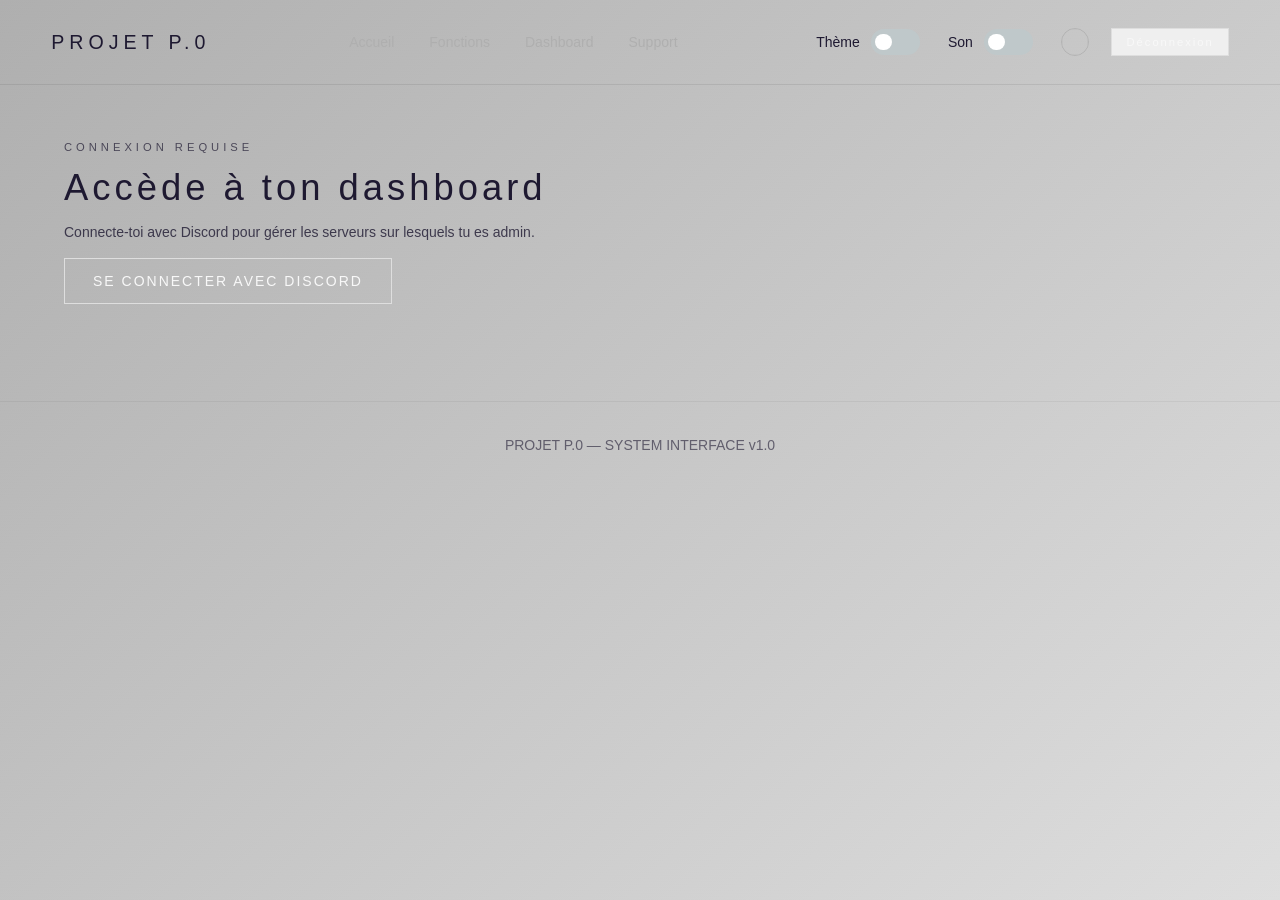
==== dashboard.html @ 03ff8284 "Site Sakura" ====
<!DOCTYPE html>
<html lang="fr">
<head>
<meta charset="UTF-8">
<meta name="viewport" content="width=device-width, initial-scale=1.0">

<title>Dashboard — Projet P.0</title>

<link rel="stylesheet" href="style.css">
<link rel="stylesheet" href="dashboard.css">

<link rel="preconnect" href="https://fonts.googleapis.com">
<link rel="preconnect" href="https://fonts.gstatic.com" crossorigin>

</head>
<body>

<nav>

    <a href="index.html" class="logo" style="text-decoration:none;color:inherit;">
        PROJET P.0
    </a>

    <div class="nav-links">
        <a href="index.html">Accueil</a>
        <a href="index.html">Fonctions</a>
        <a href="dashboard.html">Dashboard</a>
        <a href="https://discord.gg/kDBUF2JGNp">Support</a>
    </div>

    <div class="settings">

        <div class="switch-container">
            <span>Thème</span>
            <label class="switch">
                <input type="checkbox" id="themeSwitch">
                <span class="slider"></span>
            </label>
        </div>

        <div class="switch-container">
            <span>Son</span>
            <label class="switch">
                <input type="checkbox" id="musicSwitch">
                <span class="slider"></span>
            </label>
        </div>

        <div id="userBadge" class="user-badge" hidden>
            <img id="userAvatar" class="avatar" alt="">
            <span id="userName"></span>
            <button id="logoutBtn" class="btn btn-small">Déconnexion</button>
        </div>

    </div>

</nav>

<audio id="bgMusic" loop>
    <source src="music.mp3" type="audio/mpeg">
</audio>

<section class="dash">

    <!-- Écran : pas connecté -->
    <div id="authGate" class="panel" hidden>
        <div class="tag">CONNEXION REQUISE</div>
        <h1>Accède à ton dashboard</h1>
        <p class="description">Connecte-toi avec Discord pour gérer les serveurs sur lesquels tu es admin.</p>
        <a id="loginBtn" class="btn" href="#">SE CONNECTER AVEC DISCORD</a>
    </div>

    <!-- Écran : liste des serveurs -->
    <div id="guildListView" class="panel" hidden>
        <div class="tag">TES SERVEURS</div>
        <h1>Dashboard</h1>
        <p class="description">Sélectionne un serveur où tu es administrateur pour le configurer.</p>
        <div id="guildGrid" class="guild-grid"></div>
        <p id="listError" class="save-status error" hidden></p>
    </div>

    <!-- Écran : configuration d'un serveur -->
    <div id="guildConfigView" class="panel" hidden>
        <button id="backBtn" class="btn btn-small back-btn">← Retour</button>
        <div class="tag" id="cfgGuildTag">SERVEUR</div>
        <h1 id="cfgGuildName">—</h1>

        <div class="config-grid">

            <div class="card cfg-card">
                <h3>Règlement / Vérification</h3>
                <label>Rôle donné après validation</label>
                <select id="verifiedRoleId"></select>
            </div>

            <div class="card cfg-card">
                <h3>Modération</h3>
                <label>Rôle staff (exempté d'automod, voit les tickets)</label>
                <select id="staffRoleId"></select>
                <label>Salon des logs</label>
                <select id="logChannelId"></select>
            </div>

            <div class="card cfg-card">
                <h3>Tickets</h3>
                <label>Catégorie de création</label>
                <select id="ticketCategoryId"></select>
            </div>

            <div class="card cfg-card">
                <h3>Automod</h3>
                <label>Messages max avant timeout</label>
                <input type="number" id="spamLimit" min="1" max="30">
                <label>Fenêtre de temps (secondes)</label>
                <input type="number" id="spamWindowSec" min="1" max="60">
                <label>Mots filtrés</label>
                <div id="badWordsList" class="chip-list"></div>
                <div class="chip-input-row">
                    <input type="text" id="badWordInput" placeholder="Ajouter un mot...">
                    <button id="addBadWordBtn" class="btn btn-small">Ajouter</button>
                </div>
            </div>

        </div>

        <div class="save-row">
            <span id="saveStatus" class="save-status"></span>
            <button id="saveBtn" class="btn">ENREGISTRER</button>
        </div>

        <div class="tag messages-tag">MESSAGES & EMBEDS</div>
        <p class="description">Personnalise le message de bienvenue et le règlement. La prévisualisation à droite reflète (à peu près) le rendu Discord.</p>

        <div class="embed-editors">

            <!-- ===== BIENVENUE ===== -->
            <div class="card embed-card">
                <div class="embed-card-header">
                    <h3>👋 Message de bienvenue</h3>
                    <label class="switch">
                        <input type="checkbox" id="welcomeEnabled">
                        <span class="slider"></span>
                    </label>
                </div>

                <div class="embed-editor-body">
                    <div class="embed-fields">
                        <label>Salon</label>
                        <select id="welcomeChannelId"></select>

                        <label>Titre</label>
                        <input type="text" id="welcomeTitle" maxlength="256">

                        <label>Description <span class="hint">— variables : {user} {server} {memberCount}</span></label>
                        <textarea id="welcomeDescription" maxlength="4096" rows="4"></textarea>

                        <label>Couleur</label>
                        <input type="color" id="welcomeColor">

                        <label>Image (URL, bandeau)</label>
                        <input type="text" id="welcomeImageUrl" placeholder="https://...">

                        <label>Vignette (URL, petite image)</label>
                        <input type="text" id="welcomeThumbnailUrl" placeholder="https://...">

                        <label>Footer</label>
                        <input type="text" id="welcomeFooter" maxlength="2048">
                    </div>

                    <div class="embed-preview" id="welcomePreview">
                        <div class="dc-embed">
                            <div class="dc-embed-bar" id="welcomePreviewBar"></div>
                            <div class="dc-embed-content">
                                <div class="dc-embed-title" id="welcomePreviewTitle"></div>
                                <div class="dc-embed-desc" id="welcomePreviewDesc"></div>
                                <img class="dc-embed-image" id="welcomePreviewImage" hidden>
                                <div class="dc-embed-footer" id="welcomePreviewFooter"></div>
                            </div>
                            <img class="dc-embed-thumb" id="welcomePreviewThumb" hidden>
                        </div>
                    </div>
                </div>

                <div class="save-row">
                    <span id="welcomeStatus" class="save-status"></span>
                    <button id="welcomePublishBtn" class="btn btn-small">PUBLIER MAINTENANT</button>
                    <button id="welcomeSaveBtn" class="btn">ENREGISTRER</button>
                </div>
            </div>

            <!-- ===== RÈGLEMENT ===== -->
            <div class="card embed-card">
                <div class="embed-card-header">
                    <h3>📜 Règlement</h3>
                </div>

                <div class="embed-editor-body">
                    <div class="embed-fields">
                        <label>Salon</label>
                        <select id="reglementChannelId"></select>

                        <label>Titre</label>
                        <input type="text" id="reglementTitle" maxlength="256">

                        <label>Description</label>
                        <textarea id="reglementDescription" maxlength="4096" rows="4"></textarea>

                        <label>Couleur</label>
                        <input type="color" id="reglementColor">

                        <label>Image (URL, bandeau)</label>
                        <input type="text" id="reglementImageUrl" placeholder="https://...">

                        <label>Vignette (URL, petite image)</label>
                        <input type="text" id="reglementThumbnailUrl" placeholder="https://...">

                        <label>Footer</label>
                        <input type="text" id="reglementFooter" maxlength="2048">

                        <label>Texte du bouton</label>
                        <input type="text" id="reglementButtonLabel" maxlength="80">
                    </div>

                    <div class="embed-preview">
                        <div class="dc-embed">
                            <div class="dc-embed-bar" id="reglementPreviewBar"></div>
                            <div class="dc-embed-content">
                                <div class="dc-embed-title" id="reglementPreviewTitle"></div>
                                <div class="dc-embed-desc" id="reglementPreviewDesc"></div>
                                <img class="dc-embed-image" id="reglementPreviewImage" hidden>
                                <div class="dc-embed-footer" id="reglementPreviewFooter"></div>
                            </div>
                            <img class="dc-embed-thumb" id="reglementPreviewThumb" hidden>
                        </div>
                        <button class="dc-fake-button" id="reglementPreviewBtn">✅ J'accepte</button>
                    </div>
                </div>

                <div class="save-row">
                    <span id="reglementStatus" class="save-status"></span>
                    <button id="reglementPublishBtn" class="btn btn-small">PUBLIER MAINTENANT</button>
                    <button id="reglementSaveBtn" class="btn">ENREGISTRER</button>
                </div>
            </div>

        </div>
    </div>

</section>

<footer>
    PROJET P.0 — SYSTEM INTERFACE v1.0
</footer>

<script src="script.js"></script>
<script src="dashboard.js"></script>

</body>
</html>
---- style.css ----
*{
    margin:0;
    padding:0;
    box-sizing:border-box;
}

/* ===== GLOBAL ===== */
html, body{
    overflow-x:hidden;
}

html{
    font-size: clamp(14px, 0.9vw, 18px);
}

body{
    position:relative;
    min-height:100vh;
    font-family:Arial, Helvetica, sans-serif;
    background:linear-gradient(135deg,#afafaf,#dedede);
    color:#1e1931;
    transition:0.3s ease;
}

/* ===== GRID OVERLAY ===== */
body::before{
    content:"";
    position:fixed;
    inset:0;
    background-image:repeating-linear-gradient(
        transparent,
        transparent 2px,
        rgba(255,255,255,.02) 3px
    );
    pointer-events:none;
    z-index:0;
}

/* ===== NAV ===== */
nav{
    display:flex;
    justify-content:space-between;
    align-items:center;
    padding:2rem clamp(1rem, 4vw, 5rem);
    border-bottom:1px solid rgba(0,0,0,.08);
    position:relative;
    z-index:2;
}

.logo{
    font-size:1.4rem;
    letter-spacing:5px;
    font-weight:300;
}

.nav-links{
    display:flex;
    gap:2.5rem;
}

.nav-links a{
    text-decoration:none;
    color:#afafaf;
    transition:.3s;
}

.nav-links a:hover{
    color:#dedede;
}

/* ===== SETTINGS ===== */
.settings{
    display:flex;
    gap:2rem;
    align-items:center;
    flex-wrap:wrap;
}

.switch-container{
    display:flex;
    align-items:center;
    gap:0.8rem;
}

/* ===== SWITCH ===== */
.switch{
    position:relative;
    width:3.5rem;
    height:1.8rem;
}

.switch input{
    opacity:0;
    width:0;
    height:0;
}

.slider{
    position:absolute;
    inset:0;
    cursor:pointer;
    background:#bfc8ca;
    transition:.3s;
    border-radius:2rem;
}

.slider::before{
    content:"";
    position:absolute;
    width:1.2rem;
    height:1.2rem;
    left:0.3rem;
    top:0.3rem;
    background:white;
    border-radius:50%;
    transition:.3s;
}

input:checked + .slider{
    background:#8aa8af;
}

input:checked + .slider::before{
    transform:translateX(1.6rem);
}

/* ===== HERO ===== */
.hero{
    width:min(1200px,90%);
    margin:auto;
    padding-top:6rem;
    position:relative;
    z-index:2;
}

.line{
    width:6rem;
    height:2px;
    background:#9cb6bd;
    margin-bottom:1.2rem;
}

.tag{
    letter-spacing:4px;
    font-size:0.8rem;
    margin-bottom:1rem;
    opacity:.7;
}

h1{
    font-size:4rem;
    font-weight:300;
    letter-spacing:8px;
    margin-bottom:1.2rem;
}

.description{
    width:34rem;
    max-width:100%;
    line-height:1.8;
    opacity:.8;
}

/* ===== BUTTONS ===== */
.buttons{
    margin-top:2.5rem;
    display:flex;
    gap:1.2rem;
}

.btn{
    text-decoration:none;
    color:#f8f8f8;
    padding:1rem 2rem;
    border:1px solid #dedede;
    transition:.3s;
    letter-spacing:2px;
}

.btn:hover{
    background:#1e1931;
    color:white;
}

/* ===== STATS ===== */
.stats{
    margin-top:7rem;
    display:flex;
    gap:2rem;
    flex-wrap:wrap;
}

.card{
    width:14rem;
    background:rgba(255,255,255,.35);
    backdrop-filter:blur(8px);
    border:1px solid rgba(0,0,0,.08);
    padding:1.5rem;
    transition:0.3s;
}

.card h2{
    font-weight:300;
    font-size:2rem;
}

.card p{
    margin-top:0.6rem;
    opacity:.7;
}

/* ===== FOOTER ===== */
footer{
    margin-top:8rem;
    padding:2.5rem;
    text-align:center;
    border-top:1px solid rgba(0,0,0,.08);
    opacity:.6;
    position:relative;
    z-index:2;
}

/* ===== DARK MODE ===== */
body.dark-mode{
    background:linear-gradient(135deg,#0f1416,#11181b);
    color:#e6f0f2;
}

body.dark-mode nav{
    border-bottom:1px solid rgba(255,255,255,.08);
}

body.dark-mode .nav-links a{
    color:#cfd9db;
}

body.dark-mode .nav-links a:hover{
    color:#8aa8af;
}

body.dark-mode .card{
    background:rgba(0,0,0,.35);
    border:1px solid rgba(255,255,255,.08);
}

body.dark-mode footer{
    border-top:1px solid rgba(255,255,255,.08);
}

/* ===================================================== */
/* ===== RESPONSIVE - TABLET (<=1024px) ===== */
/* ===================================================== */
@media (max-width:1024px){

    nav{
        flex-wrap:wrap;
        gap:1.2rem;
        padding:1.6rem clamp(1rem, 4vw, 2.5rem);
    }

    .nav-links{
        gap:1.5rem;
    }

    .settings{
        gap:1.2rem;
    }

    .hero{
        padding-top:4.5rem;
    }

    h1{
        font-size:3rem;
        letter-spacing:6px;
    }

    .description{
        width:28rem;
        font-size:1rem;
    }

    .stats{
        margin-top:5rem;
        gap:1.2rem;
    }

    .card{
        width:calc(50% - 0.6rem);
    }

    footer{
        margin-top:6rem;
    }
}

/* ===================================================== */
/* ===== RESPONSIVE - MOBILE (<=600px) ===== */
/* ===================================================== */
@media (max-width:600px){

    nav{
        flex-direction:column;
        align-items:flex-start;
        gap:1rem;
        padding:1.2rem 1.2rem;
    }

    .logo{
        font-size:1.2rem;
        letter-spacing:3px;
    }

    .nav-links{
        gap:1rem;
        flex-wrap:wrap;
        font-size:0.9rem;
    }

    .settings{
        width:100%;
        justify-content:flex-start;
        gap:1rem;
    }

    .hero{
        padding-top:3rem;
    }

    .tag{
        font-size:0.7rem;
        letter-spacing:2px;
    }

    h1{
        font-size:1.9rem;
        letter-spacing:4px;
        margin-bottom:1rem;
    }

    .description{
        width:100%;
        font-size:0.95rem;
        line-height:1.6;
    }

    .buttons{
        margin-top:2rem;
        flex-direction:column;
        gap:0.8rem;
    }

    .btn{
        text-align:center;
        padding:0.9rem 1.5rem;
    }

    .stats{
        margin-top:4rem;
        gap:1rem;
    }

    .card{
        width:100%;
    }

    .card h2{
        font-size:1.7rem;
    }

    footer{
        margin-top:5rem;
        padding:1.8rem 1rem;
        font-size:0.85rem;
    }
}
---- dashboard.css ----
/* ===== DASHBOARD ===== */

.dash{
    width:min(1200px,90%);
    margin:auto;
    padding-top:4rem;
    position:relative;
    z-index:2;
}

.panel h1{
    font-size:2.6rem;
    font-weight:300;
    letter-spacing:4px;
    margin-bottom:0.8rem;
}

.panel .description{
    width:34rem;
    max-width:100%;
    line-height:1.8;
    opacity:.8;
    margin-bottom:2rem;
}

/* ===== USER BADGE (nav) ===== */
.user-badge{
    display:flex;
    align-items:center;
    gap:0.8rem;
}

.avatar{
    width:2rem;
    height:2rem;
    border-radius:50%;
    border:1px solid rgba(0,0,0,.1);
}

.btn-small{
    padding:0.5rem 1rem;
    font-size:0.8rem;
}

.back-btn{
    margin-bottom:2rem;
    display:inline-block;
}

/* ===== GUILD GRID ===== */
.guild-grid{
    display:grid;
    grid-template-columns:repeat(auto-fill, minmax(16rem, 1fr));
    gap:1.5rem;
}

.guild-card{
    width:100%;
    background:rgba(255,255,255,.35);
    backdrop-filter:blur(8px);
    border:1px solid rgba(0,0,0,.08);
    padding:1.5rem;
    display:flex;
    align-items:center;
    gap:1rem;
    cursor:pointer;
    transition:.3s;
}

.guild-card:hover{
    border-color:#9bbdc0;
    transform:translateY(-2px);
}

.guild-card.disabled{
    cursor:default;
    opacity:.55;
}

.guild-card.disabled:hover{
    transform:none;
    border-color:rgba(0,0,0,.08);
}

.guild-icon{
    width:3rem;
    height:3rem;
    border-radius:50%;
    background:#bfc8ca;
    flex-shrink:0;
    object-fit:cover;
}

.guild-info h4{
    font-weight:400;
    margin-bottom:0.3rem;
}

.guild-info p{
    font-size:0.8rem;
    opacity:.65;
}

.guild-info .invite-link{
    font-size:0.8rem;
    color:#5d8890;
    text-decoration:none;
}

/* ===== CONFIG GRID ===== */
.config-grid{
    display:grid;
    grid-template-columns:repeat(auto-fill, minmax(18rem, 1fr));
    gap:1.5rem;
    margin-top:1rem;
}

.cfg-card{
    width:100%;
    background:rgba(255,255,255,.35);
    backdrop-filter:blur(8px);
    border:1px solid rgba(0,0,0,.08);
    padding:1.5rem;
}

.cfg-card h3{
    font-weight:400;
    letter-spacing:1px;
    margin-bottom:1.2rem;
    opacity:.85;
}

.cfg-card label{
    display:block;
    font-size:0.8rem;
    opacity:.65;
    margin-bottom:0.4rem;
    margin-top:1rem;
}

.cfg-card label:first-of-type{
    margin-top:0;
}

.cfg-card select,
.cfg-card input[type="number"],
.cfg-card input[type="text"]{
    width:100%;
    padding:0.6rem 0.8rem;
    background:rgba(255,255,255,.5);
    border:1px solid rgba(0,0,0,.12);
    color:inherit;
    font-family:inherit;
    font-size:0.9rem;
}

/* ===== BAD WORDS CHIPS ===== */
.chip-list{
    display:flex;
    flex-wrap:wrap;
    gap:0.5rem;
    margin-top:0.5rem;
    min-height:1.5rem;
}

.chip{
    display:flex;
    align-items:center;
    gap:0.4rem;
    background:rgba(0,0,0,.06);
    border:1px solid rgba(0,0,0,.1);
    padding:0.3rem 0.7rem;
    font-size:0.8rem;
}

.chip button{
    background:none;
    border:none;
    color:inherit;
    cursor:pointer;
    opacity:.6;
    font-size:0.9rem;
    line-height:1;
}

.chip button:hover{
    opacity:1;
}

.chip-input-row{
    display:flex;
    gap:0.5rem;
    margin-top:0.6rem;
}

.chip-input-row input{
    flex:1;
}

/* ===== SAVE ROW ===== */
.save-row{
    display:flex;
    align-items:center;
    gap:1.2rem;
    margin-top:2rem;
}

.save-status{
    font-size:0.85rem;
    opacity:.75;
}

.save-status.success{ color:#5d9b6b; opacity:1; }
.save-status.error{ color:#c0605d; opacity:1; }

/* ===== DARK MODE ===== */
body.dark-mode .guild-card,
body.dark-mode .cfg-card{
    background:rgba(0,0,0,.35);
    border:1px solid rgba(255,255,255,.08);
}

body.dark-mode .guild-card:hover{
    border-color:#8aa8af;
}

body.dark-mode .cfg-card select,
body.dark-mode .cfg-card input{
    background:rgba(255,255,255,.06);
    border:1px solid rgba(255,255,255,.12);
}

body.dark-mode .chip{
    background:rgba(255,255,255,.08);
    border:1px solid rgba(255,255,255,.12);
}

/* ===== RESPONSIVE ===== */
@media (max-width:600px){
    .dash{ padding-top:2.5rem; }
    .panel h1{ font-size:1.9rem; letter-spacing:3px; }
    .guild-grid,
    .config-grid{ grid-template-columns:1fr; }
}

/* ===== MESSAGES / EMBEDS ===== */
.messages-tag{
    margin-top:3rem;
}

.embed-editors{
    display:flex;
    flex-direction:column;
    gap:2rem;
    margin-top:1rem;
}

.embed-card{
    width:100%;
    padding:1.5rem;
}

.embed-card-header{
    display:flex;
    align-items:center;
    justify-content:space-between;
    margin-bottom:1rem;
}

.embed-card-header h3{
    font-weight:400;
    letter-spacing:1px;
}

.embed-editor-body{
    display:grid;
    grid-template-columns:1.2fr 1fr;
    gap:2rem;
}

.embed-fields label{
    display:block;
    font-size:0.8rem;
    opacity:.65;
    margin-bottom:0.4rem;
    margin-top:1rem;
}

.embed-fields label:first-of-type{ margin-top:0; }

.embed-fields .hint{
    opacity:.6;
    font-size:0.72rem;
}

.embed-fields select,
.embed-fields input[type="text"],
.embed-fields textarea{
    width:100%;
    padding:0.6rem 0.8rem;
    background:rgba(255,255,255,.5);
    border:1px solid rgba(0,0,0,.12);
    color:inherit;
    font-family:inherit;
    font-size:0.9rem;
    resize:vertical;
}

.embed-fields input[type="color"]{
    width:4rem;
    height:2.2rem;
    padding:0;
    border:1px solid rgba(0,0,0,.12);
    background:none;
    cursor:pointer;
}

/* ===== DISCORD-LIKE EMBED PREVIEW ===== */
.embed-preview{
    background:#313338;
    border-radius:6px;
    padding:1.2rem;
    align-self:start;
}

.dc-embed{
    display:flex;
    background:#2b2d31;
    border-radius:4px;
    overflow:hidden;
    max-width:26rem;
}

.dc-embed-bar{
    width:4px;
    flex-shrink:0;
    background:#5865f2;
}

.dc-embed-content{
    padding:0.8rem 1rem;
    flex:1;
    min-width:0;
}

.dc-embed-title{
    color:#f2f3f5;
    font-weight:700;
    font-size:0.95rem;
    margin-bottom:0.3rem;
    word-break:break-word;
}

.dc-embed-desc{
    color:#dbdee1;
    font-size:0.85rem;
    line-height:1.4;
    white-space:pre-wrap;
    word-break:break-word;
}

.dc-embed-image{
    display:block;
    max-width:100%;
    border-radius:4px;
    margin-top:0.6rem;
}

.dc-embed-footer{
    color:#949ba4;
    font-size:0.75rem;
    margin-top:0.6rem;
}

.dc-embed-thumb{
    width:5rem;
    height:5rem;
    object-fit:cover;
    border-radius:4px;
    margin:0.8rem 1rem 0 0;
    flex-shrink:0;
}

.dc-fake-button{
    margin-top:1rem;
    background:#248046;
    color:white;
    border:none;
    padding:0.6rem 1rem;
    border-radius:3px;
    font-size:0.85rem;
    cursor:default;
}

body.dark-mode .embed-fields select,
body.dark-mode .embed-fields input[type="text"],
body.dark-mode .embed-fields textarea{
    background:rgba(255,255,255,.06);
    border:1px solid rgba(255,255,255,.12);
}

@media (max-width:900px){
    .embed-editor-body{
        grid-template-columns:1fr;
    }
}
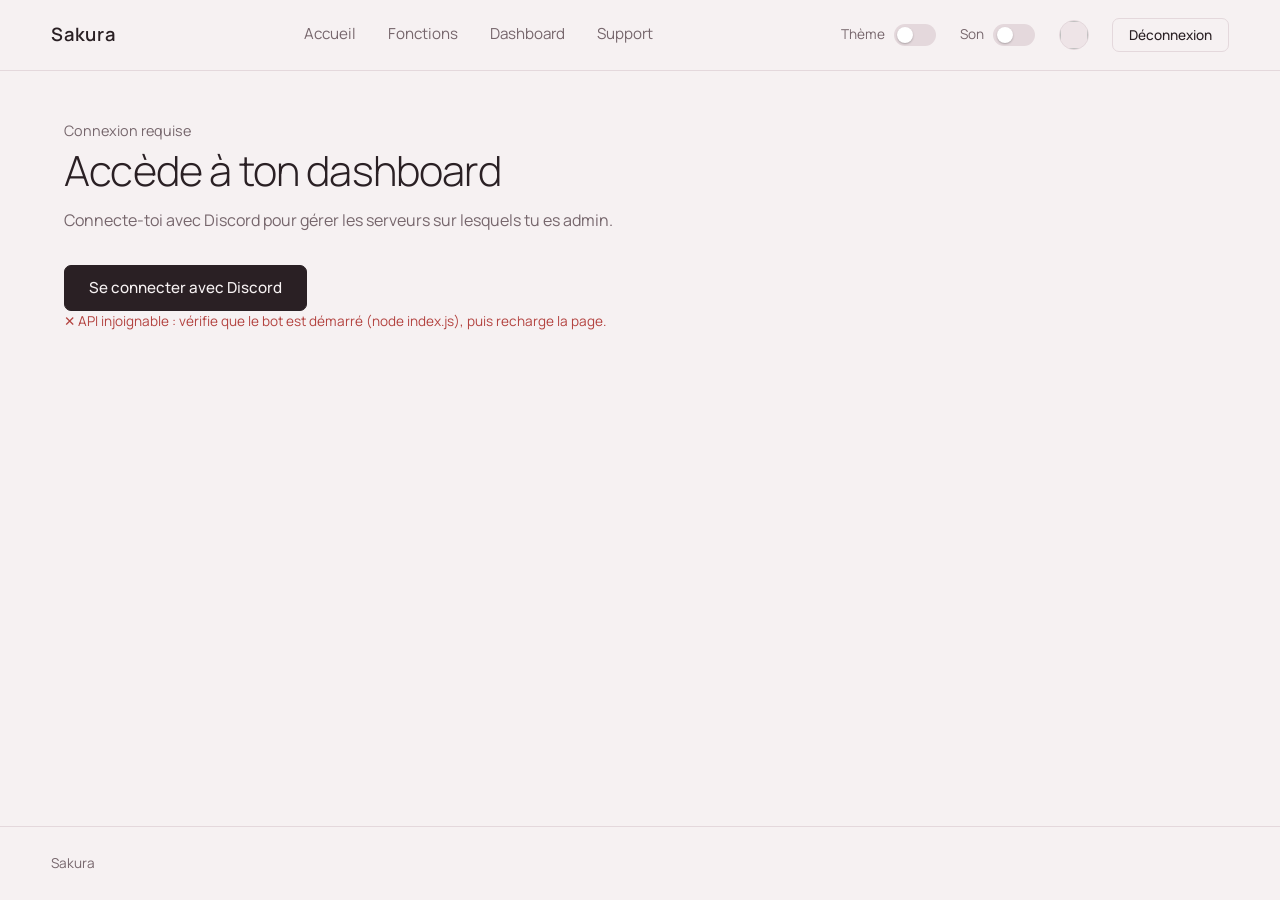
==== commit 6953796b: "Nouvel DA" ====
--- a/dashboard.html
+++ b/dashboard.html
@@ -4,13 +4,14 @@
 <meta charset="UTF-8">
 <meta name="viewport" content="width=device-width, initial-scale=1.0">
 
-<title>Dashboard — Projet P.0</title>
+<title>Dashboard — Sakura</title>
 
 <link rel="stylesheet" href="style.css">
 <link rel="stylesheet" href="dashboard.css">
 
 <link rel="preconnect" href="https://fonts.googleapis.com">
 <link rel="preconnect" href="https://fonts.gstatic.com" crossorigin>
+<link href="https://fonts.googleapis.com/css2?family=Manrope:wght@200;300;400;500;600&display=swap" rel="stylesheet">
 
 </head>
 <body>
@@ -18,12 +19,12 @@
 <nav>
 
     <a href="index.html" class="logo" style="text-decoration:none;color:inherit;">
-        PROJET P.0
+        Sakura
     </a>
 
     <div class="nav-links">
         <a href="index.html">Accueil</a>
-        <a href="index.html">Fonctions</a>
+        <a href="index.html#fonctions">Fonctions</a>
         <a href="dashboard.html">Dashboard</a>
         <a href="https://discord.gg/kDBUF2JGNp">Support</a>
     </div>
@@ -64,15 +65,16 @@
 
     <!-- Écran : pas connecté -->
     <div id="authGate" class="panel" hidden>
-        <div class="tag">CONNEXION REQUISE</div>
+        <div class="tag">Connexion requise</div>
         <h1>Accède à ton dashboard</h1>
         <p class="description">Connecte-toi avec Discord pour gérer les serveurs sur lesquels tu es admin.</p>
-        <a id="loginBtn" class="btn" href="#">SE CONNECTER AVEC DISCORD</a>
+        <a id="loginBtn" class="btn" href="#">Se connecter avec Discord</a>
+        <p id="authError" class="save-status error" hidden>✕ API injoignable : vérifie que le bot est démarré (node index.js), puis recharge la page.</p>
     </div>
 
     <!-- Écran : liste des serveurs -->
     <div id="guildListView" class="panel" hidden>
-        <div class="tag">TES SERVEURS</div>
+        <div class="tag">Tes serveurs</div>
         <h1>Dashboard</h1>
         <p class="description">Sélectionne un serveur où tu es administrateur pour le configurer.</p>
         <div id="guildGrid" class="guild-grid"></div>
@@ -82,178 +84,194 @@
     <!-- Écran : configuration d'un serveur -->
     <div id="guildConfigView" class="panel" hidden>
         <button id="backBtn" class="btn btn-small back-btn">← Retour</button>
-        <div class="tag" id="cfgGuildTag">SERVEUR</div>
+        <div class="tag" id="cfgGuildTag">Serveur</div>
         <h1 id="cfgGuildName">—</h1>
 
-        <div class="config-grid">
-
-            <div class="card cfg-card">
-                <h3>Règlement / Vérification</h3>
-                <label>Rôle donné après validation</label>
-                <select id="verifiedRoleId"></select>
-            </div>
-
-            <div class="card cfg-card">
-                <h3>Modération</h3>
-                <label>Rôle staff (exempté d'automod, voit les tickets)</label>
-                <select id="staffRoleId"></select>
-                <label>Salon des logs</label>
-                <select id="logChannelId"></select>
-            </div>
-
-            <div class="card cfg-card">
-                <h3>Tickets</h3>
-                <label>Catégorie de création</label>
-                <select id="ticketCategoryId"></select>
-            </div>
-
-            <div class="card cfg-card">
-                <h3>Automod</h3>
-                <label>Messages max avant timeout</label>
-                <input type="number" id="spamLimit" min="1" max="30">
-                <label>Fenêtre de temps (secondes)</label>
-                <input type="number" id="spamWindowSec" min="1" max="60">
-                <label>Mots filtrés</label>
-                <div id="badWordsList" class="chip-list"></div>
-                <div class="chip-input-row">
-                    <input type="text" id="badWordInput" placeholder="Ajouter un mot...">
-                    <button id="addBadWordBtn" class="btn btn-small">Ajouter</button>
-                </div>
-            </div>
-
-        </div>
-
-        <div class="save-row">
-            <span id="saveStatus" class="save-status"></span>
-            <button id="saveBtn" class="btn">ENREGISTRER</button>
-        </div>
-
-        <div class="tag messages-tag">MESSAGES & EMBEDS</div>
-        <p class="description">Personnalise le message de bienvenue et le règlement. La prévisualisation à droite reflète (à peu près) le rendu Discord.</p>
-
-        <div class="embed-editors">
-
-            <!-- ===== BIENVENUE ===== -->
-            <div class="card embed-card">
-                <div class="embed-card-header">
-                    <h3>👋 Message de bienvenue</h3>
-                    <label class="switch">
-                        <input type="checkbox" id="welcomeEnabled">
-                        <span class="slider"></span>
-                    </label>
-                </div>
-
-                <div class="embed-editor-body">
-                    <div class="embed-fields">
-                        <label>Salon</label>
-                        <select id="welcomeChannelId"></select>
-
-                        <label>Titre</label>
-                        <input type="text" id="welcomeTitle" maxlength="256">
-
-                        <label>Description <span class="hint">— variables : {user} {server} {memberCount}</span></label>
-                        <textarea id="welcomeDescription" maxlength="4096" rows="4"></textarea>
-
-                        <label>Couleur</label>
-                        <input type="color" id="welcomeColor">
-
-                        <label>Image (URL, bandeau)</label>
-                        <input type="text" id="welcomeImageUrl" placeholder="https://...">
-
-                        <label>Vignette (URL, petite image)</label>
-                        <input type="text" id="welcomeThumbnailUrl" placeholder="https://...">
-
-                        <label>Footer</label>
-                        <input type="text" id="welcomeFooter" maxlength="2048">
-                    </div>
-
-                    <div class="embed-preview" id="welcomePreview">
-                        <div class="dc-embed">
-                            <div class="dc-embed-bar" id="welcomePreviewBar"></div>
-                            <div class="dc-embed-content">
-                                <div class="dc-embed-title" id="welcomePreviewTitle"></div>
-                                <div class="dc-embed-desc" id="welcomePreviewDesc"></div>
-                                <img class="dc-embed-image" id="welcomePreviewImage" hidden>
-                                <div class="dc-embed-footer" id="welcomePreviewFooter"></div>
-                            </div>
-                            <img class="dc-embed-thumb" id="welcomePreviewThumb" hidden>
-                        </div>
-                    </div>
-                </div>
-
+        <div class="tabs" role="tablist" id="tabBar">
+            <button class="tab active" role="tab" data-tab="general">Général</button>
+            <button class="tab" role="tab" data-tab="messages">Messages</button>
+            <button class="tab" role="tab" data-tab="tickets">Tickets</button>
+            <button class="tab" role="tab" data-tab="roles">Rôles</button>
+            <button class="tab" role="tab" data-tab="automod">Automod</button>
+        </div>
+
+        <!-- ===== GÉNÉRAL ===== -->
+        <div class="tab-pane" id="tab-general">
+            <div class="config-grid">
+                <div class="card cfg-card">
+                    <h3>Règlement / Vérification</h3>
+                    <label for="verifiedRoleId">Rôle donné après validation</label>
+                    <select id="verifiedRoleId"></select>
+                    <p class="field-help">Seuls les rôles sans permission sensible et sous le rôle du bot sont proposés.</p>
+                </div>
+
+                <div class="card cfg-card">
+                    <h3>Modération</h3>
+                    <label for="staffRoleId">Rôle staff (exempté d'automod, voit les tickets)</label>
+                    <select id="staffRoleId"></select>
+                    <label for="logChannelId">Salon des logs</label>
+                    <select id="logChannelId"></select>
+                </div>
+
+                <div class="card cfg-card">
+                    <h3>Tickets</h3>
+                    <label for="ticketCategoryId">Catégorie de création</label>
+                    <select id="ticketCategoryId"></select>
+                </div>
+            </div>
+
+            <div class="save-row">
+                <span id="saveStatus" class="save-status"></span>
+                <button id="saveBtn" class="btn">Enregistrer</button>
+            </div>
+        </div>
+
+        <!-- ===== MESSAGES ===== -->
+        <div class="tab-pane" id="tab-messages" hidden>
+            <p class="description">Personnalise le message de bienvenue et le règlement. La prévisualisation reflète (à peu près) le rendu Discord.</p>
+            <div class="embed-editors" id="editors-messages"></div>
+        </div>
+
+        <!-- ===== TICKETS ===== -->
+        <div class="tab-pane" id="tab-tickets" hidden>
+            <p class="description">Le panneau est le message avec le bouton « Ouvrir un ticket ». Le second message est celui que le membre voit dans son ticket. Pense à choisir la catégorie et le rôle staff dans l'onglet Général.</p>
+            <div class="embed-editors" id="editors-tickets"></div>
+        </div>
+
+        <!-- ===== RÔLES ===== -->
+        <div class="tab-pane" id="tab-roles" hidden>
+            <p class="description">Crée des panneaux de boutons : un clic ajoute ou retire le rôle. Les rôles à permissions sensibles (admin, modération…) sont refusés.</p>
+            <p id="rolesNoPerm" class="notice" hidden>🔒 Il te faut la permission « Gérer les rôles » sur ce serveur pour modifier les panneaux de rôles.</p>
+            <div id="rolesBody">
+                <div id="panelList" class="embed-editors"></div>
                 <div class="save-row">
-                    <span id="welcomeStatus" class="save-status"></span>
-                    <button id="welcomePublishBtn" class="btn btn-small">PUBLIER MAINTENANT</button>
-                    <button id="welcomeSaveBtn" class="btn">ENREGISTRER</button>
-                </div>
-            </div>
-
-            <!-- ===== RÈGLEMENT ===== -->
-            <div class="card embed-card">
-                <div class="embed-card-header">
-                    <h3>📜 Règlement</h3>
-                </div>
-
-                <div class="embed-editor-body">
-                    <div class="embed-fields">
-                        <label>Salon</label>
-                        <select id="reglementChannelId"></select>
-
-                        <label>Titre</label>
-                        <input type="text" id="reglementTitle" maxlength="256">
-
-                        <label>Description</label>
-                        <textarea id="reglementDescription" maxlength="4096" rows="4"></textarea>
-
-                        <label>Couleur</label>
-                        <input type="color" id="reglementColor">
-
-                        <label>Image (URL, bandeau)</label>
-                        <input type="text" id="reglementImageUrl" placeholder="https://...">
-
-                        <label>Vignette (URL, petite image)</label>
-                        <input type="text" id="reglementThumbnailUrl" placeholder="https://...">
-
-                        <label>Footer</label>
-                        <input type="text" id="reglementFooter" maxlength="2048">
-
-                        <label>Texte du bouton</label>
-                        <input type="text" id="reglementButtonLabel" maxlength="80">
-                    </div>
-
-                    <div class="embed-preview">
-                        <div class="dc-embed">
-                            <div class="dc-embed-bar" id="reglementPreviewBar"></div>
-                            <div class="dc-embed-content">
-                                <div class="dc-embed-title" id="reglementPreviewTitle"></div>
-                                <div class="dc-embed-desc" id="reglementPreviewDesc"></div>
-                                <img class="dc-embed-image" id="reglementPreviewImage" hidden>
-                                <div class="dc-embed-footer" id="reglementPreviewFooter"></div>
-                            </div>
-                            <img class="dc-embed-thumb" id="reglementPreviewThumb" hidden>
-                        </div>
-                        <button class="dc-fake-button" id="reglementPreviewBtn">✅ J'accepte</button>
-                    </div>
-                </div>
-
-                <div class="save-row">
-                    <span id="reglementStatus" class="save-status"></span>
-                    <button id="reglementPublishBtn" class="btn btn-small">PUBLIER MAINTENANT</button>
-                    <button id="reglementSaveBtn" class="btn">ENREGISTRER</button>
-                </div>
-            </div>
-
+                    <span id="rolesStatus" class="save-status"></span>
+                    <button id="addPanelBtn" class="btn btn-small">+ Nouveau panneau</button>
+                    <button id="saveRolesBtn" class="btn">Enregistrer tout</button>
+                </div>
+            </div>
+        </div>
+
+        <!-- ===== AUTOMOD ===== -->
+        <div class="tab-pane" id="tab-automod" hidden>
+            <p class="description">Les membres avec « Gérer les messages » et le rôle staff ne sont jamais sanctionnés.</p>
+            <div class="config-grid" id="automodGrid">
+
+                <div class="card cfg-card">
+                    <div class="embed-card-header">
+                        <h3>Automod</h3>
+                        <label class="switch"><input type="checkbox" id="am_enabled"><span class="slider"></span></label>
+                    </div>
+                    <label for="am_action">Sanction</label>
+                    <select id="am_action">
+                        <option value="delete">Supprimer le message</option>
+                        <option value="timeout">Supprimer + timeout</option>
+                    </select>
+                    <label for="am_timeoutMinutes">Durée du timeout (minutes)</label>
+                    <input type="number" id="am_timeoutMinutes" min="1" max="40320">
+                    <label class="check-row"><input type="checkbox" id="am_notifyUser"> Prévenir le membre dans le salon</label>
+                </div>
+
+                <div class="card cfg-card">
+                    <div class="embed-card-header">
+                        <h3>Anti-spam</h3>
+                        <label class="switch"><input type="checkbox" id="am_antiSpam"><span class="slider"></span></label>
+                    </div>
+                    <label for="am_spamLimit">Messages max…</label>
+                    <input type="number" id="am_spamLimit" min="2" max="20">
+                    <label for="am_spamWindowSec">…sur cette durée (secondes)</label>
+                    <input type="number" id="am_spamWindowSec" min="1" max="60">
+                    <p class="field-help">Le spam déclenche toujours un timeout.</p>
+                </div>
+
+                <div class="card cfg-card">
+                    <div class="embed-card-header">
+                        <h3>Invitations Discord</h3>
+                        <label class="switch"><input type="checkbox" id="am_antiInvite"><span class="slider"></span></label>
+                    </div>
+                    <p class="field-help">Supprime les liens discord.gg / discord.com/invite.</p>
+                </div>
+
+                <div class="card cfg-card">
+                    <div class="embed-card-header">
+                        <h3>Liens</h3>
+                        <label class="switch"><input type="checkbox" id="am_antiLinks"><span class="slider"></span></label>
+                    </div>
+                    <label for="am_linkInput">Domaines autorisés</label>
+                    <div id="am_linkWhitelist" class="chip-list"></div>
+                    <div class="chip-input-row">
+                        <input type="text" id="am_linkInput" placeholder="youtube.com">
+                        <button id="am_linkAdd" class="btn btn-small">Ajouter</button>
+                    </div>
+                </div>
+
+                <div class="card cfg-card">
+                    <div class="embed-card-header">
+                        <h3>Majuscules</h3>
+                        <label class="switch"><input type="checkbox" id="am_antiCaps"><span class="slider"></span></label>
+                    </div>
+                    <label for="am_capsMinLength">À partir de … lettres</label>
+                    <input type="number" id="am_capsMinLength" min="5" max="200">
+                    <label for="am_capsMaxPercent">% de majuscules maximum</label>
+                    <input type="number" id="am_capsMaxPercent" min="30" max="100">
+                </div>
+
+                <div class="card cfg-card">
+                    <div class="embed-card-header">
+                        <h3>Mentions</h3>
+                        <label class="switch"><input type="checkbox" id="am_antiMentions"><span class="slider"></span></label>
+                    </div>
+                    <label for="am_maxMentions">Mentions max par message</label>
+                    <input type="number" id="am_maxMentions" min="1" max="50">
+                </div>
+
+                <div class="card cfg-card">
+                    <h3>Mots filtrés</h3>
+                    <div id="am_badWords" class="chip-list"></div>
+                    <div class="chip-input-row">
+                        <input type="text" id="am_wordInput" placeholder="Ajouter un mot...">
+                        <button id="am_wordAdd" class="btn btn-small">Ajouter</button>
+                    </div>
+                    <label for="am_badWordsMode">Détection</label>
+                    <select id="am_badWordsMode" aria-describedby="am_modeHelp">
+                        <option value="word">Mot entier</option>
+                        <option value="contains">Dans un mot</option>
+                    </select>
+                    <p class="field-help" id="am_modeHelp">« Mot entier » : « pub » ne bloque pas « public ». « Dans un mot » bloque aussi « public ».</p>
+                </div>
+
+                <div class="card cfg-card">
+                    <h3>Rôles exemptés</h3>
+                    <div id="am_exemptRoles" class="check-list"></div>
+                </div>
+
+                <div class="card cfg-card">
+                    <h3>Salons exemptés</h3>
+                    <div id="am_exemptChannels" class="check-list"></div>
+                </div>
+
+            </div>
+
+            <div class="save-row">
+                <span id="automodStatus" class="save-status"></span>
+                <button id="saveAutomodBtn" class="btn">Enregistrer</button>
+            </div>
         </div>
     </div>
 
 </section>
 
 <footer>
-    PROJET P.0 — SYSTEM INTERFACE v1.0
+    Sakura
 </footer>
 
+<script src="site-config.js"></script>
 <script src="script.js"></script>
 <script src="dashboard.js"></script>
+<script src="dashboard-embeds.js"></script>
+<script src="dashboard-roles.js"></script>
+<script src="dashboard-automod.js"></script>
+<script>window.addEventListener("load", () => window.P0Dashboard.boot());</script>
 
 </body>
 </html>
--- a/style.css
+++ b/style.css
@@ -1,376 +1,264 @@
-*{
-    margin:0;
-    padding:0;
-    box-sizing:border-box;
-}
-
-/* ===== GLOBAL ===== */
-html, body{
-    overflow-x:hidden;
-}
-
-html{
-    font-size: clamp(14px, 0.9vw, 18px);
-}
+/* ==========================================================
+   SAKURA — base du site (accueil + dashboard)
+   Sobre, clair par défaut, thème sombre via body.dark-mode
+   ========================================================== */
+
+:root{
+    --bg:#f6f1f2;
+    --surface:#fbf8f9;
+    --surface-2:#eee4e7;
+    --line:#e4d8dc;
+    --ink:#2a2024;
+    --muted:#76666c;
+    --accent:#a8425f;
+    --accent-ink:#ffffff;
+    --danger:#b3423f;
+    --success:#2f7a4f;
+    --field:#ffffff;
+    --radius:10px;
+    --radius-s:7px;
+    --font:"Manrope", system-ui, -apple-system, "Segoe UI", Roboto, Arial, sans-serif;
+}
+
+body.dark-mode{
+    --bg:#171114;
+    --surface:#1f171b;
+    --surface-2:#291f24;
+    --line:#35282e;
+    --ink:#f1e6e9;
+    --muted:#a8949b;
+    --accent:#e59ab0;
+    --accent-ink:#171114;
+    --danger:#f08a86;
+    --success:#6cc08f;
+    --field:#191216;
+}
+
+*{ margin:0; padding:0; box-sizing:border-box; }
+
+html{ font-size:16px; -webkit-text-size-adjust:100%; }
+html, body{ overflow-x:hidden; }
 
 body{
-    position:relative;
     min-height:100vh;
-    font-family:Arial, Helvetica, sans-serif;
-    background:linear-gradient(135deg,#afafaf,#dedede);
-    color:#1e1931;
-    transition:0.3s ease;
-}
-
-/* ===== GRID OVERLAY ===== */
-body::before{
-    content:"";
-    position:fixed;
-    inset:0;
-    background-image:repeating-linear-gradient(
-        transparent,
-        transparent 2px,
-        rgba(255,255,255,.02) 3px
-    );
-    pointer-events:none;
-    z-index:0;
-}
+    display:flex;
+    flex-direction:column;
+    font-family:var(--font);
+    font-size:1rem;
+    line-height:1.6;
+    background:var(--bg);
+    color:var(--ink);
+    transition:background .25s ease, color .25s ease;
+}
+
+:focus-visible{ outline:2px solid var(--accent); outline-offset:2px; }
 
 /* ===== NAV ===== */
 nav{
     display:flex;
     justify-content:space-between;
     align-items:center;
-    padding:2rem clamp(1rem, 4vw, 5rem);
-    border-bottom:1px solid rgba(0,0,0,.08);
-    position:relative;
-    z-index:2;
+    gap:1.5rem;
+    padding:1.1rem clamp(1.2rem, 4vw, 4rem);
+    border-bottom:1px solid var(--line);
 }
 
 .logo{
-    font-size:1.4rem;
-    letter-spacing:5px;
-    font-weight:300;
-}
-
-.nav-links{
-    display:flex;
-    gap:2.5rem;
-}
+    font-size:1.15rem;
+    font-weight:600;
+    letter-spacing:.04em;
+    color:var(--ink);
+}
+
+.nav-links{ display:flex; gap:2rem; }
 
 .nav-links a{
     text-decoration:none;
-    color:#afafaf;
-    transition:.3s;
-}
-
-.nav-links a:hover{
-    color:#dedede;
-}
-
-/* ===== SETTINGS ===== */
-.settings{
-    display:flex;
-    gap:2rem;
-    align-items:center;
-    flex-wrap:wrap;
-}
+    color:var(--muted);
+    font-size:.95rem;
+    padding:.3rem 0;
+    border-bottom:1px solid transparent;
+    transition:color .2s, border-color .2s;
+}
+
+.nav-links a:hover{ color:var(--ink); border-bottom-color:var(--accent); }
+
+.settings{ display:flex; gap:1.5rem; align-items:center; flex-wrap:wrap; }
 
 .switch-container{
     display:flex;
     align-items:center;
-    gap:0.8rem;
+    gap:.6rem;
+    font-size:.85rem;
+    color:var(--muted);
 }
 
 /* ===== SWITCH ===== */
-.switch{
-    position:relative;
-    width:3.5rem;
-    height:1.8rem;
-}
-
-.switch input{
-    opacity:0;
-    width:0;
-    height:0;
-}
+.switch{ position:relative; display:inline-block; width:2.6rem; height:1.4rem; flex-shrink:0; }
+.switch input{ position:absolute; opacity:0; width:100%; height:100%; margin:0; cursor:pointer; z-index:1; }
 
 .slider{
     position:absolute;
     inset:0;
-    cursor:pointer;
-    background:#bfc8ca;
-    transition:.3s;
+    background:var(--line);
     border-radius:2rem;
+    transition:background .2s;
 }
 
 .slider::before{
     content:"";
     position:absolute;
-    width:1.2rem;
-    height:1.2rem;
-    left:0.3rem;
-    top:0.3rem;
-    background:white;
+    width:1rem;
+    height:1rem;
+    left:.2rem;
+    top:.2rem;
+    background:#fff;
     border-radius:50%;
-    transition:.3s;
-}
-
-input:checked + .slider{
-    background:#8aa8af;
-}
-
-input:checked + .slider::before{
-    transform:translateX(1.6rem);
-}
-
-/* ===== HERO ===== */
+    box-shadow:0 1px 2px rgba(0,0,0,.25);
+    transition:transform .2s;
+}
+
+input:checked + .slider{ background:var(--accent); }
+input:checked + .slider::before{ transform:translateX(1.2rem); }
+input:focus-visible + .slider{ outline:2px solid var(--accent); outline-offset:2px; }
+
+/* ===== BUTTONS ===== */
+.btn{
+    display:inline-block;
+    font-family:inherit;
+    font-size:.95rem;
+    font-weight:500;
+    line-height:1.2;
+    text-decoration:none;
+    cursor:pointer;
+    padding:.8rem 1.5rem;
+    background:var(--ink);
+    color:var(--bg);
+    border:1px solid var(--ink);
+    border-radius:var(--radius-s);
+    transition:background .2s, border-color .2s, color .2s, opacity .2s;
+}
+.btn:hover{ background:var(--accent); border-color:var(--accent); color:var(--accent-ink); }
+.btn:disabled{ opacity:.45; cursor:not-allowed; }
+
+.btn.secondary,
+.btn-small,
+.btn-ghost{
+    background:transparent;
+    color:var(--ink);
+    border-color:var(--line);
+}
+.btn.secondary:hover,
+.btn-small:hover,
+.btn-ghost:hover{ background:var(--surface-2); border-color:var(--muted); color:var(--ink); }
+
+.btn-small{ padding:.5rem 1rem; font-size:.85rem; }
+
+.btn-danger{ color:var(--danger); border-color:var(--danger); }
+.btn-danger:hover{ background:var(--danger); border-color:var(--danger); color:#fff; }
+
+/* ===== ACCUEIL ===== */
+main{ flex:1; }
+
 .hero{
-    width:min(1200px,90%);
-    margin:auto;
-    padding-top:6rem;
-    position:relative;
-    z-index:2;
-}
-
-.line{
-    width:6rem;
-    height:2px;
-    background:#9cb6bd;
-    margin-bottom:1.2rem;
-}
-
-.tag{
-    letter-spacing:4px;
-    font-size:0.8rem;
-    margin-bottom:1rem;
-    opacity:.7;
-}
-
-h1{
-    font-size:4rem;
+    width:min(1100px, 90%);
+    margin:0 auto;
+    padding:clamp(3.5rem, 9vw, 7rem) 0 0;
+}
+
+.wordmark{
+    font-size:clamp(4.2rem, 17vw, 11rem);
+    font-weight:200;
+    line-height:.9;
+    letter-spacing:-.04em;
+    margin-left:-.04em;
+    color:var(--ink);
+}
+
+.hero .description{
+    max-width:34rem;
+    margin-top:2rem;
+    font-size:1.15rem;
+    line-height:1.7;
+    color:var(--muted);
+}
+
+.buttons{ margin-top:2.2rem; display:flex; gap:.8rem; flex-wrap:wrap; }
+
+/* chiffres : bande à filets, sans cartes */
+.stats{
+    margin-top:clamp(3.5rem, 8vw, 6rem);
+    display:grid;
+    grid-template-columns:repeat(3, 1fr);
+    border-top:1px solid var(--line);
+}
+
+.stats .card{
+    padding:1.6rem 1.5rem 0 0;
+}
+.stats .card + .card{ padding-left:1.5rem; border-left:1px solid var(--line); }
+
+.stats .card h2{
+    font-size:clamp(1.8rem, 4vw, 2.6rem);
     font-weight:300;
-    letter-spacing:8px;
-    margin-bottom:1.2rem;
-}
-
-.description{
-    width:34rem;
-    max-width:100%;
-    line-height:1.8;
-    opacity:.8;
-}
-
-/* ===== BUTTONS ===== */
-.buttons{
-    margin-top:2.5rem;
-    display:flex;
-    gap:1.2rem;
-}
-
-.btn{
-    text-decoration:none;
-    color:#f8f8f8;
-    padding:1rem 2rem;
-    border:1px solid #dedede;
-    transition:.3s;
-    letter-spacing:2px;
-}
-
-.btn:hover{
-    background:#1e1931;
-    color:white;
-}
-
-/* ===== STATS ===== */
-.stats{
-    margin-top:7rem;
-    display:flex;
-    gap:2rem;
-    flex-wrap:wrap;
-}
-
-.card{
-    width:14rem;
-    background:rgba(255,255,255,.35);
-    backdrop-filter:blur(8px);
-    border:1px solid rgba(0,0,0,.08);
-    padding:1.5rem;
-    transition:0.3s;
-}
-
-.card h2{
+    letter-spacing:-.02em;
+    line-height:1.1;
+    font-variant-numeric:tabular-nums;
+}
+
+.stats .card p{ margin-top:.4rem; font-size:.9rem; color:var(--muted); }
+
+/* fonctions */
+.features{
+    width:min(1100px, 90%);
+    margin:clamp(5rem, 10vw, 8rem) auto 0;
+}
+
+.features h2{
+    font-size:clamp(1.5rem, 3vw, 2rem);
     font-weight:300;
-    font-size:2rem;
-}
-
-.card p{
-    margin-top:0.6rem;
-    opacity:.7;
-}
+    letter-spacing:-.01em;
+    margin-bottom:2rem;
+}
+
+.feature-list{
+    display:grid;
+    grid-template-columns:repeat(2, 1fr);
+    column-gap:3rem;
+    border-top:1px solid var(--line);
+}
+
+.feature-list > div{
+    padding:1.4rem 0;
+    border-bottom:1px solid var(--line);
+}
+
+.feature-list h3{ font-size:1rem; font-weight:600; margin-bottom:.3rem; }
+.feature-list p{ color:var(--muted); font-size:.95rem; max-width:30rem; }
 
 /* ===== FOOTER ===== */
 footer{
-    margin-top:8rem;
-    padding:2.5rem;
-    text-align:center;
-    border-top:1px solid rgba(0,0,0,.08);
-    opacity:.6;
-    position:relative;
-    z-index:2;
-}
-
-/* ===== DARK MODE ===== */
-body.dark-mode{
-    background:linear-gradient(135deg,#0f1416,#11181b);
-    color:#e6f0f2;
-}
-
-body.dark-mode nav{
-    border-bottom:1px solid rgba(255,255,255,.08);
-}
-
-body.dark-mode .nav-links a{
-    color:#cfd9db;
-}
-
-body.dark-mode .nav-links a:hover{
-    color:#8aa8af;
-}
-
-body.dark-mode .card{
-    background:rgba(0,0,0,.35);
-    border:1px solid rgba(255,255,255,.08);
-}
-
-body.dark-mode footer{
-    border-top:1px solid rgba(255,255,255,.08);
-}
-
-/* ===================================================== */
-/* ===== RESPONSIVE - TABLET (<=1024px) ===== */
-/* ===================================================== */
-@media (max-width:1024px){
-
-    nav{
-        flex-wrap:wrap;
-        gap:1.2rem;
-        padding:1.6rem clamp(1rem, 4vw, 2.5rem);
-    }
-
-    .nav-links{
-        gap:1.5rem;
-    }
-
-    .settings{
-        gap:1.2rem;
-    }
-
-    .hero{
-        padding-top:4.5rem;
-    }
-
-    h1{
-        font-size:3rem;
-        letter-spacing:6px;
-    }
-
-    .description{
-        width:28rem;
-        font-size:1rem;
-    }
-
-    .stats{
-        margin-top:5rem;
-        gap:1.2rem;
-    }
-
-    .card{
-        width:calc(50% - 0.6rem);
-    }
-
-    footer{
-        margin-top:6rem;
-    }
-}
-
-/* ===================================================== */
-/* ===== RESPONSIVE - MOBILE (<=600px) ===== */
-/* ===================================================== */
-@media (max-width:600px){
-
-    nav{
-        flex-direction:column;
-        align-items:flex-start;
-        gap:1rem;
-        padding:1.2rem 1.2rem;
-    }
-
-    .logo{
-        font-size:1.2rem;
-        letter-spacing:3px;
-    }
-
-    .nav-links{
-        gap:1rem;
-        flex-wrap:wrap;
-        font-size:0.9rem;
-    }
-
-    .settings{
-        width:100%;
-        justify-content:flex-start;
-        gap:1rem;
-    }
-
-    .hero{
-        padding-top:3rem;
-    }
-
-    .tag{
-        font-size:0.7rem;
-        letter-spacing:2px;
-    }
-
-    h1{
-        font-size:1.9rem;
-        letter-spacing:4px;
-        margin-bottom:1rem;
-    }
-
-    .description{
-        width:100%;
-        font-size:0.95rem;
-        line-height:1.6;
-    }
-
-    .buttons{
-        margin-top:2rem;
-        flex-direction:column;
-        gap:0.8rem;
-    }
-
-    .btn{
-        text-align:center;
-        padding:0.9rem 1.5rem;
-    }
-
-    .stats{
-        margin-top:4rem;
-        gap:1rem;
-    }
-
-    .card{
-        width:100%;
-    }
-
-    .card h2{
-        font-size:1.7rem;
-    }
-
-    footer{
-        margin-top:5rem;
-        padding:1.8rem 1rem;
-        font-size:0.85rem;
-    }
-}+    margin-top:clamp(5rem, 10vw, 8rem);
+    padding:1.6rem clamp(1.2rem, 4vw, 4rem);
+    border-top:1px solid var(--line);
+    font-size:.85rem;
+    color:var(--muted);
+}
+
+/* ===== RESPONSIVE ===== */
+@media (max-width:800px){
+    nav{ flex-wrap:wrap; gap:.9rem 1.5rem; }
+    .nav-links{ order:3; width:100%; gap:1.4rem; }
+    .feature-list{ grid-template-columns:1fr; }
+}
+
+@media (max-width:560px){
+    .settings{ gap:1rem; }
+    .stats{ grid-template-columns:1fr; }
+    .stats .card, .stats .card + .card{ padding:1.1rem 0; border-left:0; border-bottom:1px solid var(--line); }
+    .buttons .btn{ flex:1; text-align:center; }
+}
+
+@media (prefers-reduced-motion:reduce){
+    *{ transition:none !important; }
+}
--- a/dashboard.css
+++ b/dashboard.css
@@ -1,406 +1,357 @@
-/* ===== DASHBOARD ===== */
+/* ==========================================================
+   DASHBOARD — s'appuie sur les variables de style.css
+   ========================================================== */
 
 .dash{
-    width:min(1200px,90%);
-    margin:auto;
-    padding-top:4rem;
-    position:relative;
-    z-index:2;
+    flex:1;
+    width:min(1160px, 90%);
+    margin:0 auto;
+    padding-top:3rem;
+}
+
+.tag{
+    font-size:.9rem;
+    color:var(--muted);
+    margin-bottom:.3rem;
 }
 
 .panel h1{
-    font-size:2.6rem;
+    font-size:clamp(1.8rem, 4vw, 2.6rem);
     font-weight:300;
-    letter-spacing:4px;
-    margin-bottom:0.8rem;
+    letter-spacing:-.02em;
+    line-height:1.15;
+    margin-bottom:.8rem;
 }
 
 .panel .description{
-    width:34rem;
-    max-width:100%;
-    line-height:1.8;
-    opacity:.8;
+    max-width:36rem;
+    color:var(--muted);
     margin-bottom:2rem;
 }
 
-/* ===== USER BADGE (nav) ===== */
-.user-badge{
-    display:flex;
-    align-items:center;
-    gap:0.8rem;
-}
+/* ===== BADGE UTILISATEUR (nav) ===== */
+.user-badge{ display:flex; align-items:center; gap:.7rem; font-size:.9rem; }
 
 .avatar{
-    width:2rem;
-    height:2rem;
+    width:1.9rem;
+    height:1.9rem;
     border-radius:50%;
-    border:1px solid rgba(0,0,0,.1);
-}
-
-.btn-small{
-    padding:0.5rem 1rem;
-    font-size:0.8rem;
-}
-
-.back-btn{
-    margin-bottom:2rem;
-    display:inline-block;
-}
-
-/* ===== GUILD GRID ===== */
+    border:1px solid var(--line);
+    background:var(--surface-2);
+}
+
+.back-btn{ margin-bottom:1.8rem; }
+
+/* ===== LISTE DES SERVEURS ===== */
 .guild-grid{
     display:grid;
     grid-template-columns:repeat(auto-fill, minmax(16rem, 1fr));
-    gap:1.5rem;
+    gap:1rem;
 }
 
 .guild-card{
-    width:100%;
-    background:rgba(255,255,255,.35);
-    backdrop-filter:blur(8px);
-    border:1px solid rgba(0,0,0,.08);
-    padding:1.5rem;
     display:flex;
     align-items:center;
     gap:1rem;
-    cursor:pointer;
-    transition:.3s;
-}
-
-.guild-card:hover{
-    border-color:#9bbdc0;
-    transform:translateY(-2px);
-}
-
-.guild-card.disabled{
-    cursor:default;
-    opacity:.55;
-}
-
-.guild-card.disabled:hover{
-    transform:none;
-    border-color:rgba(0,0,0,.08);
-}
+    padding:1.1rem 1.2rem;
+    background:var(--surface);
+    border:1px solid var(--line);
+    border-radius:var(--radius);
+    cursor:pointer;
+    transition:border-color .2s, background .2s;
+}
+
+.guild-card:hover{ border-color:var(--accent); }
+.guild-card.disabled{ cursor:default; opacity:.6; }
+.guild-card.disabled:hover{ border-color:var(--line); }
 
 .guild-icon{
-    width:3rem;
-    height:3rem;
+    width:2.8rem;
+    height:2.8rem;
     border-radius:50%;
-    background:#bfc8ca;
+    background:var(--surface-2);
     flex-shrink:0;
     object-fit:cover;
 }
 
-.guild-info h4{
-    font-weight:400;
-    margin-bottom:0.3rem;
-}
-
-.guild-info p{
-    font-size:0.8rem;
-    opacity:.65;
-}
-
-.guild-info .invite-link{
-    font-size:0.8rem;
-    color:#5d8890;
-    text-decoration:none;
-}
-
-/* ===== CONFIG GRID ===== */
+.guild-info h4{ font-weight:600; font-size:.98rem; }
+.guild-info p{ font-size:.85rem; color:var(--muted); }
+.guild-info .invite-link{ font-size:.85rem; color:var(--accent); text-decoration:none; }
+.guild-info .invite-link:hover{ text-decoration:underline; }
+
+/* ===== ONGLETS ===== */
+.tabs{
+    display:flex;
+    gap:.2rem;
+    margin:1.5rem 0 2rem;
+    border-bottom:1px solid var(--line);
+    overflow-x:auto;
+    scrollbar-width:none;
+}
+.tabs::-webkit-scrollbar{ display:none; }
+
+.tab{
+    background:none;
+    border:none;
+    border-bottom:2px solid transparent;
+    margin-bottom:-1px;
+    padding:.7rem 1rem;
+    font-family:inherit;
+    font-size:.95rem;
+    color:var(--muted);
+    cursor:pointer;
+    white-space:nowrap;
+    transition:color .2s, border-color .2s;
+}
+
+.tab:hover{ color:var(--ink); }
+.tab.active{ color:var(--ink); font-weight:600; border-bottom-color:var(--accent); }
+.tab:focus-visible{ outline-offset:-2px; }
+
+.tab-pane[hidden]{ display:none; }
+
+/* ===== CARTES DE RÉGLAGES ===== */
 .config-grid{
     display:grid;
-    grid-template-columns:repeat(auto-fill, minmax(18rem, 1fr));
-    gap:1.5rem;
-    margin-top:1rem;
-}
-
-.cfg-card{
+    grid-template-columns:repeat(auto-fill, minmax(17rem, 1fr));
+    gap:1rem;
+}
+
+.card.cfg-card,
+.card.embed-card{
     width:100%;
-    background:rgba(255,255,255,.35);
-    backdrop-filter:blur(8px);
-    border:1px solid rgba(0,0,0,.08);
-    padding:1.5rem;
-}
-
-.cfg-card h3{
-    font-weight:400;
-    letter-spacing:1px;
-    margin-bottom:1.2rem;
-    opacity:.85;
-}
-
-.cfg-card label{
+    background:var(--surface);
+    border:1px solid var(--line);
+    border-radius:var(--radius);
+    padding:1.4rem;
+}
+
+.cfg-card h3,
+.embed-card-header h3{ font-weight:600; font-size:1rem; margin-bottom:1rem; }
+.embed-card-header h3{ margin-bottom:0; }
+
+.cfg-card label,
+.embed-fields label{
     display:block;
-    font-size:0.8rem;
-    opacity:.65;
-    margin-bottom:0.4rem;
-    margin-top:1rem;
-}
-
-.cfg-card label:first-of-type{
-    margin-top:0;
-}
-
+    font-size:.82rem;
+    color:var(--muted);
+    margin:1rem 0 .35rem;
+}
+
+.cfg-card h3 + label,
+.embed-card-header + label,
+.embed-fields > label:first-child{ margin-top:0; }
+
+/* champs */
 .cfg-card select,
 .cfg-card input[type="number"],
-.cfg-card input[type="text"]{
+.cfg-card input[type="text"],
+.embed-fields select,
+.embed-fields input[type="text"],
+.embed-fields textarea,
+.embed-card .panel-name{
     width:100%;
-    padding:0.6rem 0.8rem;
-    background:rgba(255,255,255,.5);
-    border:1px solid rgba(0,0,0,.12);
-    color:inherit;
+    padding:.6rem .8rem;
+    background:var(--field);
+    border:1px solid var(--line);
+    border-radius:var(--radius-s);
+    color:var(--ink);
     font-family:inherit;
-    font-size:0.9rem;
-}
-
-/* ===== BAD WORDS CHIPS ===== */
-.chip-list{
-    display:flex;
-    flex-wrap:wrap;
-    gap:0.5rem;
-    margin-top:0.5rem;
-    min-height:1.5rem;
-}
+    font-size:.92rem;
+    transition:border-color .2s;
+}
+
+.embed-fields textarea{ resize:vertical; line-height:1.5; }
+
+.cfg-card select:hover, .cfg-card input:hover,
+.embed-fields select:hover, .embed-fields input:hover, .embed-fields textarea:hover{ border-color:var(--muted); }
+
+.cfg-card input:focus, .cfg-card select:focus,
+.embed-fields input:focus, .embed-fields select:focus, .embed-fields textarea:focus{
+    outline:none;
+    border-color:var(--accent);
+    box-shadow:0 0 0 3px color-mix(in srgb, var(--accent) 22%, transparent);
+}
+
+.cfg-card input[type="number"]{ max-width:9rem; }
+
+.embed-fields input[type="color"]{
+    width:3.4rem;
+    height:2.2rem;
+    padding:2px;
+    background:var(--field);
+    border:1px solid var(--line);
+    border-radius:var(--radius-s);
+    cursor:pointer;
+}
+
+.hint{ font-size:.75rem; opacity:.8; }
+.field-help{ font-size:.78rem; color:var(--muted); margin-top:.7rem; line-height:1.5; }
+.empty{ color:var(--muted); padding:1rem 0; }
+
+.notice{
+    max-width:40rem;
+    padding:1rem 1.2rem;
+    margin-bottom:1.5rem;
+    border:1px solid var(--danger);
+    border-radius:var(--radius-s);
+    color:var(--danger);
+}
+
+/* cases à cocher */
+label.check-row{
+    display:flex;
+    align-items:center;
+    gap:.6rem;
+    margin:.7rem 0 0;
+    font-size:.88rem;
+    color:var(--ink);
+    cursor:pointer;
+}
+
+.cfg-card .check-row input,
+.check-list .check-row input{ width:auto; margin:0; accent-color:var(--accent); }
+
+.check-list{
+    max-height:14rem;
+    overflow-y:auto;
+    padding:.2rem .9rem .8rem;
+    background:var(--field);
+    border:1px solid var(--line);
+    border-radius:var(--radius-s);
+}
+.check-list .check-row{ margin-top:.55rem; }
+
+/* ===== CHIPS ===== */
+.chip-list{ display:flex; flex-wrap:wrap; gap:.4rem; min-height:1.6rem; margin-bottom:.2rem; }
 
 .chip{
-    display:flex;
-    align-items:center;
-    gap:0.4rem;
-    background:rgba(0,0,0,.06);
-    border:1px solid rgba(0,0,0,.1);
-    padding:0.3rem 0.7rem;
-    font-size:0.8rem;
+    display:inline-flex;
+    align-items:center;
+    gap:.4rem;
+    padding:.25rem .5rem .25rem .7rem;
+    font-size:.82rem;
+    background:var(--surface-2);
+    border:1px solid var(--line);
+    border-radius:2rem;
 }
 
 .chip button{
     background:none;
     border:none;
-    color:inherit;
-    cursor:pointer;
-    opacity:.6;
-    font-size:0.9rem;
+    color:var(--muted);
+    cursor:pointer;
+    font-size:.8rem;
     line-height:1;
-}
-
-.chip button:hover{
-    opacity:1;
-}
-
-.chip-input-row{
-    display:flex;
-    gap:0.5rem;
-    margin-top:0.6rem;
-}
-
-.chip-input-row input{
-    flex:1;
-}
-
-/* ===== SAVE ROW ===== */
+    padding:.1rem .2rem;
+}
+.chip button:hover{ color:var(--danger); }
+
+.chip-input-row{ display:flex; gap:.5rem; margin-top:.5rem; }
+.chip-input-row input{ flex:1; min-width:0; }
+.cfg-card .chip-input-row + label,
+.cfg-card .chip-list + label{ margin-top:1.2rem; }
+
+/* ===== BARRE D'ACTIONS ===== */
 .save-row{
     display:flex;
     align-items:center;
-    gap:1.2rem;
-    margin-top:2rem;
-}
-
-.save-status{
-    font-size:0.85rem;
-    opacity:.75;
-}
-
-.save-status.success{ color:#5d9b6b; opacity:1; }
-.save-status.error{ color:#c0605d; opacity:1; }
-
-/* ===== DARK MODE ===== */
-body.dark-mode .guild-card,
-body.dark-mode .cfg-card{
-    background:rgba(0,0,0,.35);
-    border:1px solid rgba(255,255,255,.08);
-}
-
-body.dark-mode .guild-card:hover{
-    border-color:#8aa8af;
-}
-
-body.dark-mode .cfg-card select,
-body.dark-mode .cfg-card input{
-    background:rgba(255,255,255,.06);
-    border:1px solid rgba(255,255,255,.12);
-}
-
-body.dark-mode .chip{
-    background:rgba(255,255,255,.08);
-    border:1px solid rgba(255,255,255,.12);
-}
-
-/* ===== RESPONSIVE ===== */
-@media (max-width:600px){
-    .dash{ padding-top:2.5rem; }
-    .panel h1{ font-size:1.9rem; letter-spacing:3px; }
-    .guild-grid,
-    .config-grid{ grid-template-columns:1fr; }
-}
-
-/* ===== MESSAGES / EMBEDS ===== */
-.messages-tag{
-    margin-top:3rem;
-}
-
-.embed-editors{
-    display:flex;
-    flex-direction:column;
-    gap:2rem;
-    margin-top:1rem;
-}
-
-.embed-card{
-    width:100%;
-    padding:1.5rem;
-}
+    justify-content:flex-end;
+    flex-wrap:wrap;
+    gap:.8rem;
+    margin-top:1.5rem;
+}
+
+.save-row .save-status{ margin-right:auto; }
+
+.save-status{ font-size:.85rem; color:var(--muted); }
+.save-status.success{ color:var(--success); }
+.save-status.error{ color:var(--danger); }
+
+/* ===== ÉDITEURS D'EMBEDS ===== */
+.embed-editors{ display:flex; flex-direction:column; gap:1.5rem; }
 
 .embed-card-header{
     display:flex;
     align-items:center;
     justify-content:space-between;
-    margin-bottom:1rem;
-}
-
-.embed-card-header h3{
-    font-weight:400;
-    letter-spacing:1px;
-}
-
-.embed-editor-body{
-    display:grid;
-    grid-template-columns:1.2fr 1fr;
-    gap:2rem;
-}
-
-.embed-fields label{
-    display:block;
-    font-size:0.8rem;
-    opacity:.65;
-    margin-bottom:0.4rem;
-    margin-top:1rem;
-}
-
-.embed-fields label:first-of-type{ margin-top:0; }
-
-.embed-fields .hint{
-    opacity:.6;
-    font-size:0.72rem;
-}
-
-.embed-fields select,
-.embed-fields input[type="text"],
-.embed-fields textarea{
-    width:100%;
-    padding:0.6rem 0.8rem;
-    background:rgba(255,255,255,.5);
-    border:1px solid rgba(0,0,0,.12);
-    color:inherit;
-    font-family:inherit;
-    font-size:0.9rem;
-    resize:vertical;
-}
-
-.embed-fields input[type="color"]{
-    width:4rem;
-    height:2.2rem;
-    padding:0;
-    border:1px solid rgba(0,0,0,.12);
-    background:none;
-    cursor:pointer;
-}
-
-/* ===== DISCORD-LIKE EMBED PREVIEW ===== */
+    gap:1rem;
+    margin-bottom:1.2rem;
+}
+
+.cfg-card .embed-card-header{ margin-bottom:1rem; }
+
+.embed-editor-body{ display:grid; grid-template-columns:1.2fr 1fr; gap:2rem; }
+
+/* aperçu Discord : reste sombre quel que soit le thème, c'est le rendu réel */
 .embed-preview{
     background:#313338;
-    border-radius:6px;
-    padding:1.2rem;
+    border-radius:var(--radius);
+    padding:1.1rem;
     align-self:start;
 }
 
-.dc-embed{
-    display:flex;
-    background:#2b2d31;
-    border-radius:4px;
-    overflow:hidden;
-    max-width:26rem;
-}
-
-.dc-embed-bar{
-    width:4px;
-    flex-shrink:0;
-    background:#5865f2;
-}
-
-.dc-embed-content{
-    padding:0.8rem 1rem;
-    flex:1;
-    min-width:0;
-}
-
-.dc-embed-title{
-    color:#f2f3f5;
-    font-weight:700;
-    font-size:0.95rem;
-    margin-bottom:0.3rem;
-    word-break:break-word;
-}
-
-.dc-embed-desc{
-    color:#dbdee1;
-    font-size:0.85rem;
-    line-height:1.4;
-    white-space:pre-wrap;
-    word-break:break-word;
-}
-
-.dc-embed-image{
-    display:block;
-    max-width:100%;
-    border-radius:4px;
-    margin-top:0.6rem;
-}
-
-.dc-embed-footer{
-    color:#949ba4;
-    font-size:0.75rem;
-    margin-top:0.6rem;
-}
-
-.dc-embed-thumb{
-    width:5rem;
-    height:5rem;
-    object-fit:cover;
-    border-radius:4px;
-    margin:0.8rem 1rem 0 0;
-    flex-shrink:0;
-}
+.dc-embed{ display:flex; background:#2b2d31; border-radius:4px; overflow:hidden; max-width:26rem; }
+.dc-embed-bar{ width:4px; flex-shrink:0; background:#5865f2; }
+.dc-embed-content{ padding:.8rem 1rem; flex:1; min-width:0; }
+.dc-embed-title{ color:#f2f3f5; font-weight:700; font-size:.95rem; margin-bottom:.3rem; word-break:break-word; }
+.dc-embed-desc{ color:#dbdee1; font-size:.85rem; line-height:1.4; white-space:pre-wrap; word-break:break-word; }
+.dc-embed-image{ display:block; max-width:100%; border-radius:4px; margin-top:.6rem; }
+.dc-embed-footer{ color:#949ba4; font-size:.75rem; margin-top:.6rem; }
+.dc-embed-thumb{ width:5rem; height:5rem; object-fit:cover; border-radius:4px; margin:.8rem 1rem 0 0; flex-shrink:0; }
+
+.dc-buttons{ display:flex; flex-wrap:wrap; gap:.5rem; margin-top:.8rem; }
+.dc-buttons:empty{ display:none; }
 
 .dc-fake-button{
-    margin-top:1rem;
-    background:#248046;
-    color:white;
+    color:#fff;
     border:none;
-    padding:0.6rem 1rem;
+    padding:.5rem 1rem;
     border-radius:3px;
-    font-size:0.85rem;
+    font-size:.85rem;
+    font-family:inherit;
     cursor:default;
 }
-
-body.dark-mode .embed-fields select,
-body.dark-mode .embed-fields input[type="text"],
-body.dark-mode .embed-fields textarea{
-    background:rgba(255,255,255,.06);
-    border:1px solid rgba(255,255,255,.12);
-}
-
+.dc-fake-button.green{ background:#248046; }
+.dc-fake-button.blue{ background:#5865f2; }
+.dc-fake-button.grey{ background:#4e5058; }
+
+/* ===== PANNEAUX DE RÔLES ===== */
+.panel-title{ display:flex; align-items:center; gap:.8rem; flex:1; min-width:0; }
+.embed-card .panel-name{ flex:1; min-width:0; max-width:22rem; font-size:1rem; font-weight:600; }
+
+.badge{
+    font-size:.75rem;
+    padding:.2rem .6rem;
+    border:1px solid var(--line);
+    border-radius:2rem;
+    color:var(--muted);
+    white-space:nowrap;
+}
+.badge.ok{ color:var(--success); border-color:var(--success); }
+
+.roles-box{ margin-top:1.5rem; }
+.roles-box h4{ font-weight:600; font-size:.85rem; margin-bottom:.6rem; }
+.roles-box > .btn{ margin-top:.8rem; }
+
+.role-row{ margin-bottom:.6rem; }
+.role-row-main{ display:grid; grid-template-columns:1fr 1fr auto; gap:.5rem; }
+.embed-fields .role-row select,
+.embed-fields .role-row input[type="text"]{ min-width:0; }
+.role-warn{ display:block; font-size:.78rem; color:var(--danger); margin-top:.3rem; }
+
+/* ===== RESPONSIVE ===== */
 @media (max-width:900px){
-    .embed-editor-body{
-        grid-template-columns:1fr;
-    }
-}
+    .embed-editor-body{ grid-template-columns:1fr; }
+}
+
+@media (max-width:600px){
+    .dash{ padding-top:2rem; }
+    .guild-grid, .config-grid{ grid-template-columns:1fr; }
+    .tab{ padding:.6rem .8rem; font-size:.88rem; }
+    .role-row-main{ grid-template-columns:1fr auto; }
+    .role-row-main select{ grid-column:1 / -1; }
+    .embed-card .panel-name{ max-width:none; }
+    .embed-card-header{ flex-wrap:wrap; }
+    .save-row .save-status{ flex-basis:100%; }
+}
